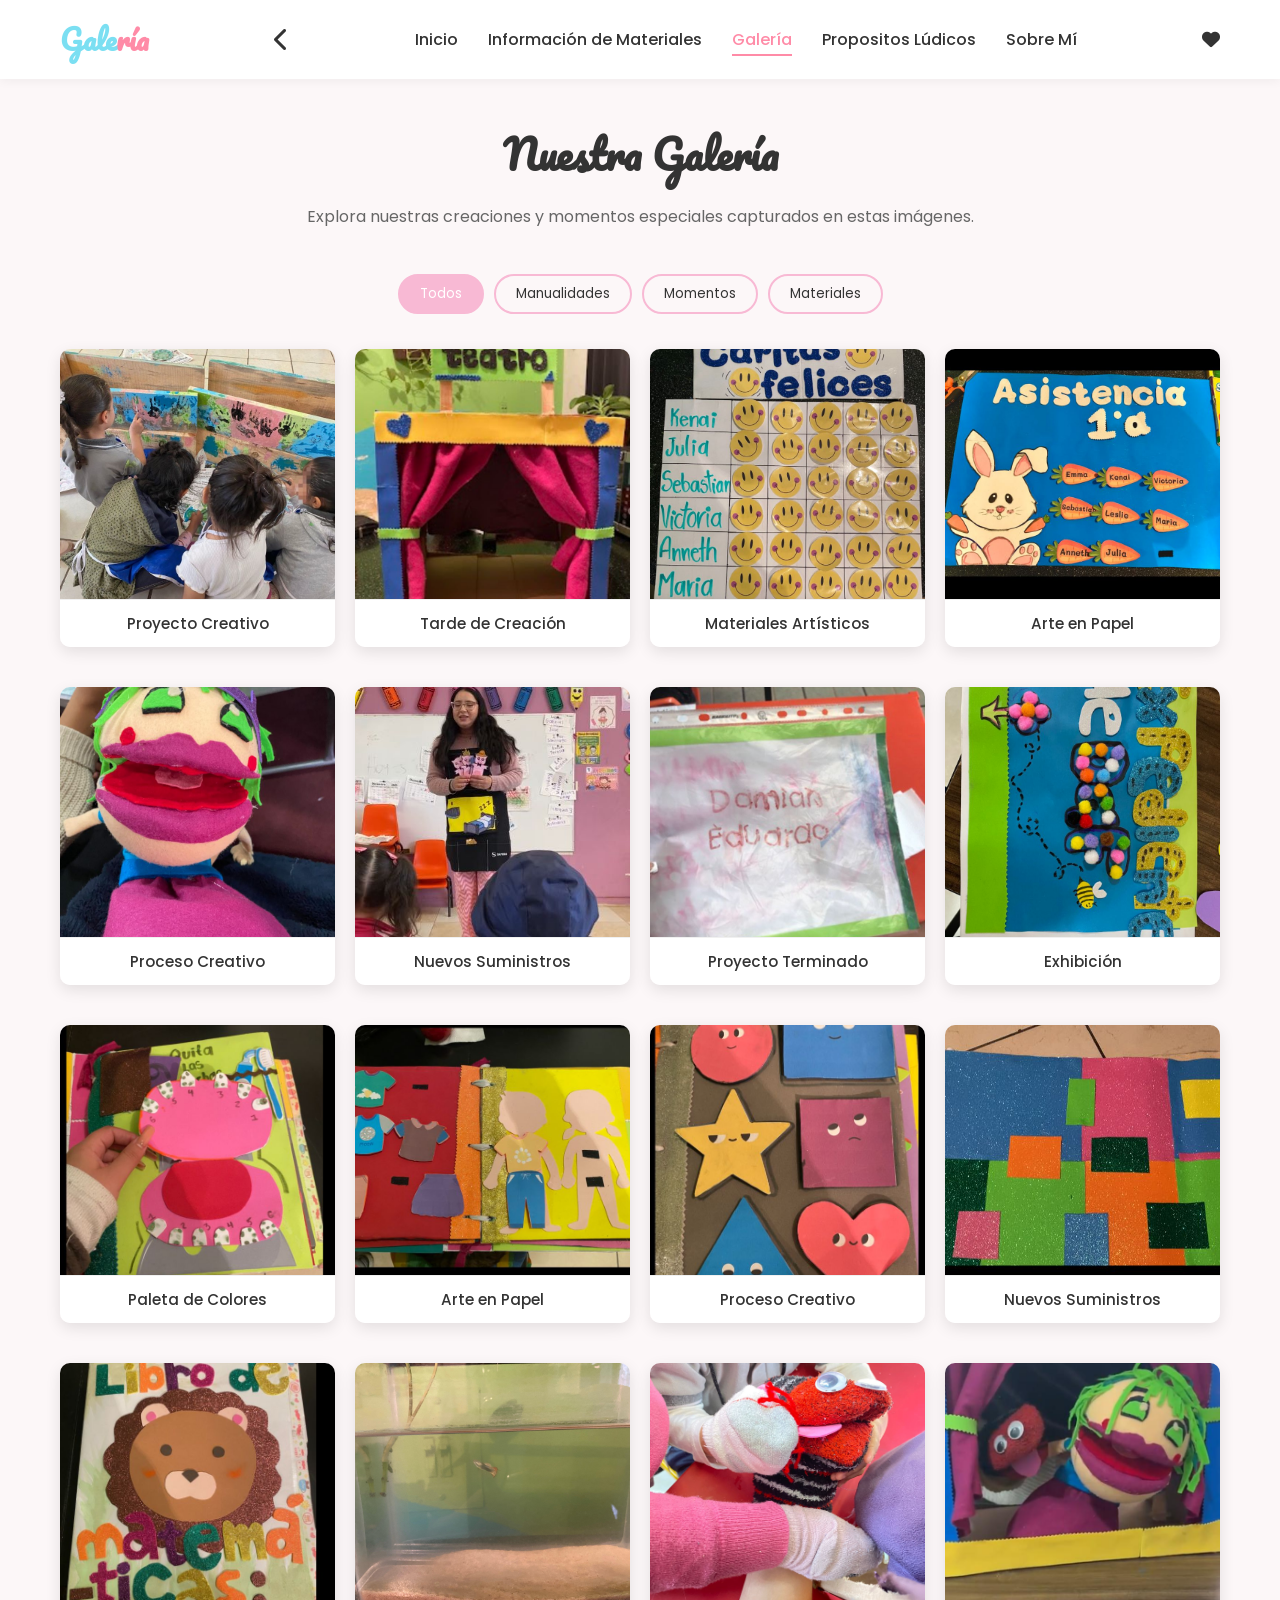
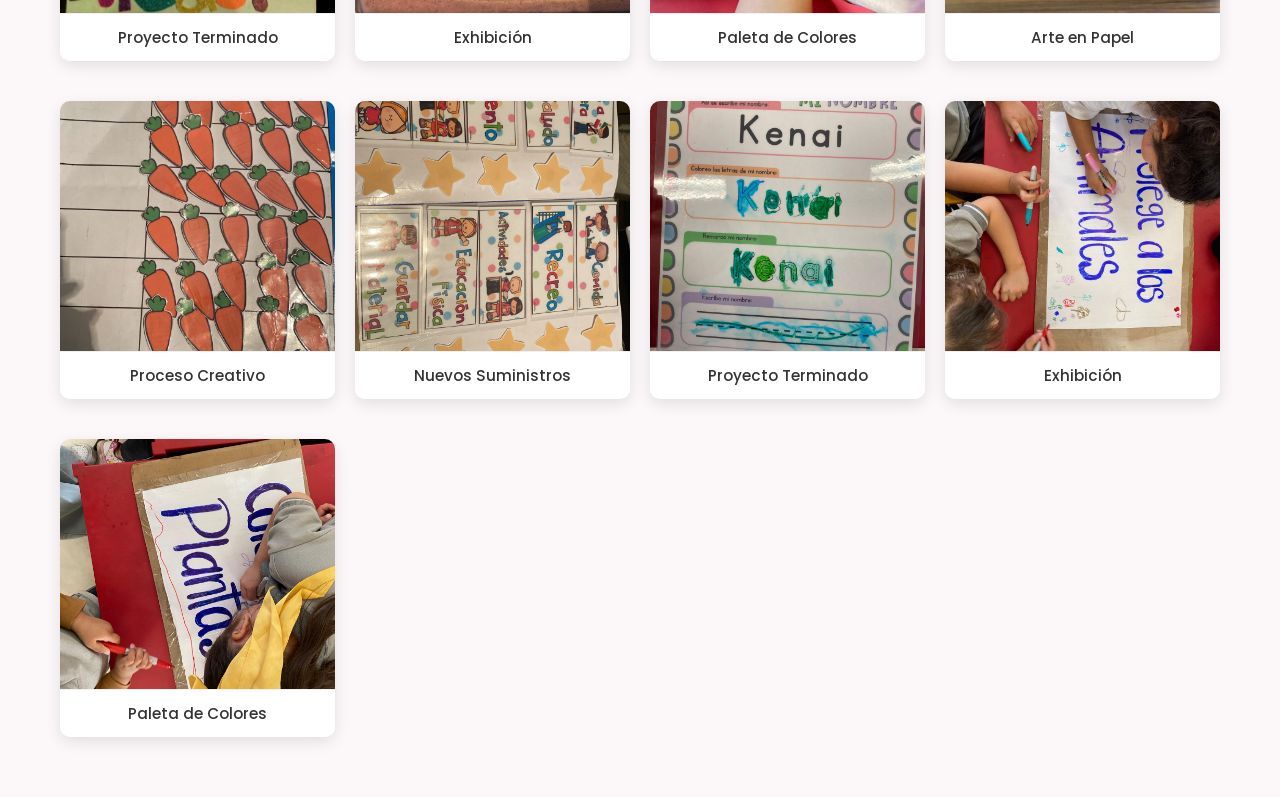
==== galeria.html @ 24605222 "todo" ====
<!DOCTYPE html>
<html lang="es">

<head>
    <meta charset="UTF-8">
    <meta name="viewport" content="width=device-width, initial-scale=1.0">
    <title>Dafhne Saenz</title>
    <link rel="stylesheet" href="styles.css">
    <link rel="icon" href="img/usuario.png" type="image/x-icon">
    <link href="https://cdnjs.cloudflare.com/ajax/libs/font-awesome/6.4.0/css/all.min.css" rel="stylesheet">
    <link href="https://fonts.googleapis.com/css2?family=Poppins:wght@300;400;500;600;700&family=Pacifico&display=swap"
        rel="stylesheet">
    <style>
        /* Estilos para la galería */
        .gallery-container {
            max-width: 1200px;
            margin: 40px auto;
            padding: 0 20px;
        }

        .gallery-header {
            text-align: center;
            margin-bottom: 40px;
        }

        .gallery-header h2 {
            font-size: 2.5rem;
            color: #333;
            margin-bottom: 15px;
            font-family: 'Pacifico', cursive;
        }

        .gallery-header p {
            color: #666;
            max-width: 700px;
            margin: 0 auto;
            font-family: 'Poppins', sans-serif;
        }

        .gallery-filter {
            display: flex;
            justify-content: center;
            flex-wrap: wrap;
            margin-bottom: 30px;
        }

        .gallery-item-wrapper {
            display: flex;
            flex-direction: column;
            margin-bottom: 20px;
            border-radius: 10px;
            box-shadow: 0 5px 15px rgba(0, 0, 0, 0.1);
            overflow: hidden;
            transition: transform 0.3s ease;
        }

        .gallery-item-wrapper:hover {
            transform: translateY(-5px);
        }

        .gallery-item-title {
            padding: 12px;
            text-align: center;
            background-color: #fff;
            color: #333;
            font-family: 'Poppins', sans-serif;
            font-size: 0.95rem;
            font-weight: 500;
            border-top: 1px solid #f0f0f0;
        }

        .filter-btn {
            background: transparent;
            border: 2px solid #f8b9d4;
            color: #333;
            padding: 8px 20px;
            margin: 5px;
            border-radius: 25px;
            cursor: pointer;
            font-family: 'Poppins', sans-serif;
            transition: all 0.3s ease;
        }

        .filter-btn:hover,
        .filter-btn.active {
            background-color: #f8b9d4;
            color: white;
        }

        .gallery-grid {
            display: grid;
            grid-template-columns: repeat(auto-fill, minmax(250px, 1fr));
            grid-gap: 20px;
        }

        .gallery-item {
            position: relative;
            overflow: hidden;
            height: 250px;
        }

        .gallery-item img {
            width: 100%;
            height: 100%;
            object-fit: cover;
            transition: transform 0.5s ease;
        }

        .gallery-item:hover img {
            transform: scale(1.05);
        }

        .item-overlay {
            position: absolute;
            bottom: 0;
            left: 0;
            right: 0;
            background: linear-gradient(transparent, rgba(0, 0, 0, 0.7));
            color: white;
            padding: 15px;
            opacity: 0;
            transition: opacity 0.3s ease;
        }

        .gallery-item:hover .item-overlay {
            opacity: 1;
        }

        .item-title {
            font-size: 1.1rem;
            font-weight: 600;
            margin-bottom: 5px;
        }

        .item-category {
            font-size: 0.9rem;
            opacity: 0.8;
        }

        @media (max-width: 768px) {
            .gallery-grid {
                grid-template-columns: repeat(auto-fill, minmax(200px, 1fr));
            }

            .gallery-item {
                height: 200px;
            }
        }

        @media (max-width: 480px) {
            .gallery-grid {
                grid-template-columns: repeat(auto-fill, minmax(150px, 1fr));
            }

            .gallery-item {
                height: 150px;
            }
        }
    </style>
</head>

<body>
    <!-- Barra de navegación -->
    <header>
        <nav>
            <div class="nav-container">
                <div class="logo">
                    <a href="index.html">
                        <h1><span>Gale</span>ría</h1>
                    </a>
                </div>
                <div class="back-button">
                    <a href="index.html"><i class="fas fa-chevron-left"></i></a>
                </div>
                <div class="menu-items">
                    <ul>
                        <li><a href="index.html">Inicio</a></li>
                        <li><a href="info_materiales.html">Información de Materiales</a></li>
                        <li><a href="galeria.html" class="active">Galería</a></li>
                        <li><a href="propositos.html">Propositos Lúdicos</a></li>
                        <li><a href="sobre_mi.html">Sobre Mí</a></li>
                    </ul>
                </div>
                <div class="social-icons">
                    <a href="#"><i class="fas fa-heart"></i></a>
                </div>
            </div>
        </nav>
    </header>

    <!-- Sección de la Galería -->
    <section class="gallery-container">
        <div class="gallery-header">
            <h2>Nuestra Galería</h2>
            <p>Explora nuestras creaciones y momentos especiales capturados en estas imágenes.</p>
        </div>

        <div class="gallery-filter">
            <button class="filter-btn active" data-filter="all">Todos</button>
            <button class="filter-btn" data-filter="manualidades">Manualidades</button>
            <button class="filter-btn" data-filter="momentos">Momentos</button>
            <button class="filter-btn" data-filter="materiales">Materiales</button>
        </div>

        <div class="gallery-grid">
            <!-- Elemento de Galería 1 -->
            <div class="gallery-item-wrapper" data-category="manualidades">
                <div class="gallery-item">
                    <img src="img/galeria/gal (1).jpg" alt="Manualidad 1">
                    <div class="item-overlay">
                        <div class="item-title">Proyecto Creativo</div>
                        <div class="item-category">Manualidades</div>
                    </div>
                </div>
                <div class="gallery-item-title">Proyecto Creativo</div>
            </div>
            
            <!-- Elemento de Galería 2 -->
            <div class="gallery-item-wrapper" data-category="momentos">
                <div class="gallery-item">
                    <img src="img/galeria/gal (2).jpg" alt="Momento Especial">
                    <div class="item-overlay">
                        <div class="item-title">Tarde de Creación</div>
                        <div class="item-category">Momentos</div>
                    </div>
                </div>
                <div class="gallery-item-title">Tarde de Creación</div>
            </div>

            <!-- Elemento de Galería 3 -->
            <div class="gallery-item-wrapper" data-category="materiales">
                <div class="gallery-item">
                    <img src="img/galeria/gal (3).jpg" alt="Material de Arte">
                    <div class="item-overlay">
                        <div class="item-title">Materiales Artísticos</div>
                        <div class="item-category">Materiales</div>
                    </div>
                </div>
                <div class="gallery-item-title">Materiales Artísticos</div>
            </div>

            <!-- Elemento de Galería 4 -->
            <div class="gallery-item-wrapper" data-category="manualidades">
                <div class="gallery-item">
                    <img src="img/galeria/gal (4).jpg" alt="Manualidad 2">
                    <div class="item-overlay">
                        <div class="item-title">Arte en Papel</div>
                        <div class="item-category">Manualidades</div>
                    </div>
                </div>
                <div class="gallery-item-title">Arte en Papel</div>
            </div>

            <!-- Elemento de Galería 5 -->
            <div class="gallery-item-wrapper" data-category="momentos">
                <div class="gallery-item">
                    <img src="img/galeria/gal (5).jpg" alt="Momento Creativo">
                    <div class="item-overlay">
                        <div class="item-title">Proceso Creativo</div>
                        <div class="item-category">Momentos</div>
                    </div>
                </div>
                <div class="gallery-item-title">Proceso Creativo</div>
            </div>

            <!-- Elemento de Galería 6 -->
            <div class="gallery-item-wrapper" data-category="materiales">
                <div class="gallery-item">
                    <img src="img/galeria/gal (6).jpg" alt="Materiales">
                    <div class="item-overlay">
                        <div class="item-title">Nuevos Suministros</div>
                        <div class="item-category">Materiales</div>
                    </div>
                </div>
                <div class="gallery-item-title">Nuevos Suministros</div>
            </div>

            <!-- Elemento de Galería 7 -->
            <div class="gallery-item-wrapper" data-category="manualidades">
                <div class="gallery-item">
                    <img src="img/galeria/gal (7).jpg" alt="Manualidad 3">
                    <div class="item-overlay">
                        <div class="item-title">Proyecto Terminado</div>
                        <div class="item-category">Manualidades</div>
                    </div>
                </div>
                <div class="gallery-item-title">Proyecto Terminado</div>
            </div>

            <!-- Elemento de Galería 8 -->
            <div class="gallery-item-wrapper" data-category="momentos">
                <div class="gallery-item">
                    <img src="img/galeria/gal (8).jpg" alt="Evento Especial">
                    <div class="item-overlay">
                        <div class="item-title">Exhibición</div>
                        <div class="item-category">Momentos</div>
                    </div>
                </div>
                <div class="gallery-item-title">Exhibición</div>
            </div>

            <!-- Elemento de Galería 9 -->
            <div class="gallery-item-wrapper" data-category="materiales">
                <div class="gallery-item">
                    <img src="img/galeria/gal (9).jpg" alt="Materiales Coloridos">
                    <div class="item-overlay">
                        <div class="item-title">Paleta de Colores</div>
                        <div class="item-category">Materiales</div>
                    </div>
                </div>
                <div class="gallery-item-title">Paleta de Colores</div>
            </div>

            <!-- Elemento de Galería 10 -->
            <div class="gallery-item-wrapper" data-category="manualidades">
                <div class="gallery-item">
                    <img src="img/galeria/gal (10).jpg" alt="Manualidad 2">
                    <div class="item-overlay">
                        <div class="item-title">Arte en Papel</div>
                        <div class="item-category">Manualidades</div>
                    </div>
                </div>
                <div class="gallery-item-title">Arte en Papel</div>
            </div>

            <!-- Elemento de Galería 11 -->
            <div class="gallery-item-wrapper" data-category="momentos">
                <div class="gallery-item">
                    <img src="img/galeria/gal (11).jpg" alt="Momento Creativo">
                    <div class="item-overlay">
                        <div class="item-title">Proceso Creativo</div>
                        <div class="item-category">Momentos</div>
                    </div>
                </div>
                <div class="gallery-item-title">Proceso Creativo</div>
            </div>

            <!-- Elemento de Galería 12 -->
            <div class="gallery-item-wrapper" data-category="materiales">
                <div class="gallery-item">
                    <img src="img/galeria/gal (12).jpg" alt="Materiales">
                    <div class="item-overlay">
                        <div class="item-title">Nuevos Suministros</div>
                        <div class="item-category">Materiales</div>
                    </div>
                </div>
                <div class="gallery-item-title">Nuevos Suministros</div>
            </div>

            <!-- Elemento de Galería 13 -->
            <div class="gallery-item-wrapper" data-category="manualidades">
                <div class="gallery-item">
                    <img src="img/galeria/gal (13).jpg" alt="Manualidad 3">
                    <div class="item-overlay">
                        <div class="item-title">Proyecto Terminado</div>
                        <div class="item-category">Manualidades</div>
                    </div>
                </div>
                <div class="gallery-item-title">Proyecto Terminado</div>
            </div>

            <!-- Elemento de Galería 14 -->
            <div class="gallery-item-wrapper" data-category="momentos">
                <div class="gallery-item">
                    <img src="img/galeria/gal (14).jpg" alt="Evento Especial">
                    <div class="item-overlay">
                        <div class="item-title">Exhibición</div>
                        <div class="item-category">Momentos</div>
                    </div>
                </div>
                <div class="gallery-item-title">Exhibición</div>
            </div>

            <!-- Elemento de Galería 15 -->
            <div class="gallery-item-wrapper" data-category="materiales">
                <div class="gallery-item">
                    <img src="img/galeria/gal (15).jpg" alt="Materiales Coloridos">
                    <div class="item-overlay">
                        <div class="item-title">Paleta de Colores</div>
                        <div class="item-category">Materiales</div>
                    </div>
                </div>
                <div class="gallery-item-title">Paleta de Colores</div>
            </div>

            <!-- Elemento de Galería 16 -->
            <div class="gallery-item-wrapper" data-category="manualidades">
                <div class="gallery-item">
                    <img src="img/galeria/gal (16).jpg" alt="Manualidad 2">
                    <div class="item-overlay">
                        <div class="item-title">Arte en Papel</div>
                        <div class="item-category">Manualidades</div>
                    </div>
                </div>
                <div class="gallery-item-title">Arte en Papel</div>
            </div>

            <!-- Elemento de Galería 17 -->
            <div class="gallery-item-wrapper" data-category="momentos">
                <div class="gallery-item">
                    <img src="img/galeria/gal (17).jpg" alt="Momento Creativo">
                    <div class="item-overlay">
                        <div class="item-title">Proceso Creativo</div>
                        <div class="item-category">Momentos</div>
                    </div>
                </div>
                <div class="gallery-item-title">Proceso Creativo</div>
            </div>

            <!-- Elemento de Galería 18 -->
            <div class="gallery-item-wrapper" data-category="materiales">
                <div class="gallery-item">
                    <img src="img/galeria/gal (18).jpg" alt="Materiales">
                    <div class="item-overlay">
                        <div class="item-title">Nuevos Suministros</div>
                        <div class="item-category">Materiales</div>
                    </div>
                </div>
                <div class="gallery-item-title">Nuevos Suministros</div>
            </div>

            <!-- Elemento de Galería 19 -->
            <div class="gallery-item-wrapper" data-category="manualidades">
                <div class="gallery-item">
                    <img src="img/galeria/gal (19).jpg" alt="Manualidad 3">
                    <div class="item-overlay">
                        <div class="item-title">Proyecto Terminado</div>
                        <div class="item-category">Manualidades</div>
                    </div>
                </div>
                <div class="gallery-item-title">Proyecto Terminado</div>
            </div>

            <!-- Elemento de Galería 20 -->
            <div class="gallery-item-wrapper" data-category="momentos">
                <div class="gallery-item">
                    <img src="img/galeria/gal (20).jpg" alt="Evento Especial">
                    <div class="item-overlay">
                        <div class="item-title">Exhibición</div>
                        <div class="item-category">Momentos</div>
                    </div>
                </div>
                <div class="gallery-item-title">Exhibición</div>
            </div>

            <!-- Elemento de Galería 21 -->
            <div class="gallery-item-wrapper" data-category="materiales">
                <div class="gallery-item">
                    <img src="img/galeria/gal (21).jpg" alt="Materiales Coloridos">
                    <div class="item-overlay">
                        <div class="item-title">Paleta de Colores</div>
                        <div class="item-category">Materiales</div>
                    </div>
                </div>
                <div class="gallery-item-title">Paleta de Colores</div>
            </div>
        </div>
    </section>

    <!-- Script para el filtro de la galería -->
    <script>
        document.addEventListener('DOMContentLoaded', function () {
            // Obtener todos los botones de filtro
            const filterButtons = document.querySelectorAll('.filter-btn');
            // Obtener todos los elementos de la galería
            const galleryItems = document.querySelectorAll('.gallery-item-wrapper');

            // Añadir evento de clic a cada botón de filtro
            filterButtons.forEach(button => {
                button.addEventListener('click', function () {
                    // Remover clase active de todos los botones
                    filterButtons.forEach(btn => btn.classList.remove('active'));
                    // Añadir clase active al botón actual
                    this.classList.add('active');

                    // Obtener la categoría a filtrar
                    const filterValue = this.getAttribute('data-filter');

                    // Filtrar los elementos
                    galleryItems.forEach(item => {
                        if (filterValue === 'all' || item.getAttribute('data-category') === filterValue) {
                            item.style.display = 'block';
                        } else {
                            item.style.display = 'none';
                        }
                    });
                });
            });
        });
    </script>
</body>

</html>
---- styles.css ----
/* Estilos Generales */
:root {
    --primary-color: #FF8BA7;
    --secondary-color: #7BDFF2;
    --accent-color: #FFDA77;
    --light-color: #FCF7F8;
    --dark-color: #333333;
    --font-primary: 'Poppins', sans-serif;
    --font-accent: 'Pacifico', cursive;
}

* {
    margin: 0;
    padding: 0;
    box-sizing: border-box;
}

body {
    font-family: var(--font-primary);
    color: var(--dark-color);
    background-color: #fcf7f8;
    overflow-x: hidden;
}

a {
    text-decoration: none;
    color: inherit;
}

ul {
    list-style: none;
}

img {
    max-width: 100%;
    height: auto;
}

/* Animaciones generales */
@keyframes float {
    0% { transform: translateY(0); }
    50% { transform: translateY(-10px); }
    100% { transform: translateY(0); }
}

@keyframes fadeIn {
    from { opacity: 0; }
    to { opacity: 1; }
}

@keyframes pulse {
    0% { transform: scale(1); }
    50% { transform: scale(1.05); }
    100% { transform: scale(1); }
}

/* Header */
.header-top {
    background-color: var(--secondary-color);
    padding: 8px 0;
    text-align: center;
}

.announcement p {
    font-size: 14px;
    color: white;
    margin: 0;
}

nav {
    background-color: white;
    padding: 15px 0;
    box-shadow: 0 2px 10px rgba(0, 0, 0, 0.05);
    position: sticky;
    top: 0;
    z-index: 100;
}

.nav-container {
    display: flex;
    justify-content: space-between;
    align-items: center;
    max-width: 1200px;
    margin: 0 auto;
    padding: 0 20px;
}

.logo h1 {
    font-family: var(--font-accent);
    font-size: 28px;
    color: var(--primary-color);
}

.logo span {
    color: var(--secondary-color);
}

.back-button {
    font-size: 24px;
    color: var(--dark-color);
    cursor: pointer;
}

.menu-items ul {
    display: flex;
    gap: 30px;
}

.menu-items a {
    font-size: 16px;
    font-weight: 500;
    transition: color 0.3s ease;
    position: relative;
}

.menu-items a:hover {
    color: var(--primary-color);
}

.menu-items a.active {
    color: var(--primary-color);
}

.menu-items a.active:after {
    content: '';
    position: absolute;
    bottom: -5px;
    left: 0;
    width: 100%;
    height: 2px;
    background-color: var(--primary-color);
}

.social-icons {
    display: flex;
    gap: 15px;
}

.social-icons a {
    font-size: 18px;
    color: var(--dark-color);
    transition: color 0.3s ease;
}

.social-icons a:hover {
    color: var(--primary-color);
}

/* Hero Section */
.hero {
    padding: 60px 20px;
    max-width: 1200px;
    margin: 0 auto;
    position: relative;
    overflow: hidden;
}

.hero-content {
    display: flex;
    align-items: center;
    gap: 40px;
}

.hero-image {
    flex: 1;
    border-radius: 20px;
    display: block;
    margin: 0 auto;
    text-align: center;
    overflow: hiddesn;
    box-shadow: 0 10px 30px rgba(0, 0, 0, 0.1);
    transition: transform 0.5s ease;
}

.hero-image:hover {
    transform: translateY(-10px);
}

.hero-text {
    flex: 1;
    z-index: 2;
}

.fancy-title {
    font-family: var(--font-accent);
    font-size: 40px;
    margin-bottom: 20px;
    color: var(--primary-color);
    position: relative;
    display: inline-block;
}

.fancy-title:after {
    content: '';
    position: absolute;
    bottom: -5px;
    left: 0;
    width: 100%;
    height: 3px;
    background: linear-gradient(to right, var(--primary-color), var(--secondary-color), var(--accent-color));
    border-radius: 3px;
}

.hero-text p {
    font-size: 18px;
    line-height: 1.6;
    margin-bottom: 30px;
}

.btn {
    display: inline-block;
    padding: 12px 30px;
    border-radius: 30px;
    font-weight: 600;
    font-size: 16px;
    cursor: pointer;
    transition: all 0.3s ease;
}

.btn-primary {
    background-color: var(--primary-color);
    color: white;
    box-shadow: 0 5px 15px rgba(255, 139, 167, 0.4);
}

.btn-primary:hover {
    background-color: #ff7a9a;
    transform: translateY(-3px);
}

.btn-secondary {
    background-color: var(--secondary-color);
    color: white;
    box-shadow: 0 5px 15px rgba(123, 223, 242, 0.4);
}

.btn-secondary:hover {
    background-color: #6ad0e3;
    transform: translateY(-3px);
}

/* Elementos decorativos */
.decorative-elements {
    position: absolute;
    width: 100%;
    height: 100%;
    top: 0;
    left: 0;
    z-index: 1;
    pointer-events: none;
}

.rainbow {
    position: absolute;
    width: 120px;
    height: 60px;
    border-top-left-radius: 60px;
    border-top-right-radius: 60px;
    background: linear-gradient(to right, #ff8ba7, #ffda77, #7bdff2);
    right: 10%;
    bottom: 10%;
    opacity: 0.5;
    animation: float 6s ease-in-out infinite;
}

.flower {
    position: absolute;
    width: 40px;
    height: 40px;
    border-radius: 50%;
}

.flower-1 {
    background-color: #FFE1E9;
    top: 20%;
    left: 10%;
    animation: float 4s ease-in-out infinite;
}

.flower-2 {
    background-color: #D9F2F8;
    bottom: 30%;
    right: 15%;
    animation: float 5s ease-in-out infinite 1s;
}

.flower:before, .flower:after {
    content: '';
    position: absolute;
    width: 40px;
    height: 40px;
    border-radius: 50%;
}

.flower-1:before {
    background-color: #FFE1E9;
    top: -20px;
    left: 0;
}

.flower-1:after {
    background-color: #FFE1E9;
    top: 0;
    left: -20px;
}

.heart {
    position: absolute;
    width: 30px;
    height: 30px;
    background-color: var(--primary-color);
    transform: rotate(45deg);
    opacity: 0.4;
    animation: pulse 4s ease-in-out infinite;
}

.heart-1 {
    top: 15%;
    right: 20%;
}

.heart:before, .heart:after {
    content: '';
    position: absolute;
    width: 30px;
    height: 30px;
    border-radius: 50%;
    background-color: var(--primary-color);
}

.heart:before {
    top: -15px;
    left: 0;
}

.heart:after {
    top: 0;
    left: -15px;
}

.star {
    position: absolute;
    width: 0;
    height: 0;
    border-left: 15px solid transparent;
    border-right: 15px solid transparent;
    border-bottom: 30px solid var(--accent-color);
    opacity: 0.6;
    animation: float 5s ease-in-out infinite 0.5s;
}

.star-1 {
    bottom: 20%;
    left: 15%;
}

.star:after {
    content: '';
    position: absolute;
    width: 0;
    height: 0;
    border-left: 15px solid transparent;
    border-right: 15px solid transparent;
    border-top: 30px solid var(--accent-color);
    top: 10px;
    left: -15px;
}

/* Categorías */
.categories {
    padding: 60px 20px;
    max-width: 1200px;
    margin: 0 auto;
}

.category-grid {
    display: grid;
    grid-template-columns: repeat(4, 1fr);
    gap: 20px;
}

.category-card {
    border-radius: 15px;
    padding: 40px 20px;
    text-align: center;
    color: white;
    box-shadow: 0 5px 20px rgba(0, 0, 0, 0.1);
    transition: transform 0.3s ease;
    cursor: pointer;
    position: relative;
    overflow: hidden;
}

.category-card:hover {
    transform: translateY(-10px);
}

.category-card h3 {
    font-family: var(--font-accent);
    font-size: 24px;
    margin-bottom: 10px;
}

.shop-now {
    font-size: 14px;
    font-weight: 500;
    text-transform: uppercase;
    position: relative;
}

.shop-now:after {
    content: '';
    position: absolute;
    bottom: -5px;
    left: 50%;
    transform: translateX(-50%);
    width: 50px;
    height: 2px;
    background-color: white;
    transition: width 0.3s ease;
}

.category-card:hover .shop-now:after {
    width: 80px;
}

/* Suscripción */
.subscribe {
    background-color: #FFE1E9;
    padding: 60px 20px;
    text-align: center;
    position: relative;
    overflow: hidden;
}

.rainbow-icon {
    width: 80px;
    height: 40px;
    border-top-left-radius: 80px;
    border-top-right-radius: 80px;
    background: linear-gradient(to right, #ff8ba7, #ffda77, #7bdff2, #ff8ba7);
    margin: 0 auto 20px;
    position: relative;
    overflow: hidden;
}

.rainbow-icon:before {
    content: '';
    position: absolute;
    width: 60px;
    height: 60px;
    background-color: white;
    border-radius: 50%;
    bottom: -30px;
    left: 50%;
    transform: translateX(-50%);
}

.subscribe-title {
    font-family: var(--font-accent);
    font-size: 36px;
    margin-bottom: 20px;
    background: linear-gradient(to right, #ff8ba7, #ffda77, #7bdff2, #ff8ba7);
    -webkit-background-clip: text;
    background-clip: text;
    color: transparent;
    display: inline-block;
}

.subscribe p {
    font-size: 16px;
    max-width: 500px;
    margin: 0 auto 30px;
}

.subscribe-form {
    display: flex;
    max-width: 500px;
    margin: 0 auto;
}

.subscribe-form input {
    flex: 1;
    padding: 15px;
    border: none;
    border-radius: 30px 0 0 30px;
    font-size: 14px;
}

.subscribe-form button {
    background-color: var(--primary-color);
    color: white;
    border: none;
    border-radius: 0 30px 30px 0;
    padding: 0 20px;
    cursor: pointer;
    transition: background-color 0.3s ease;
}

.subscribe-form button:hover {
    background-color: #ff7a9a;
}

/* Últimos Posts */
.latest-posts {
    padding: 60px 20px;
    max-width: 1200px;
    margin: 0 auto;
}

.section-title {
    font-family: var(--font-accent);
    font-size: 32px;
    text-align: center;
    margin-bottom: 40px;
    color: var(--primary-color);
}

.posts-grid {
    display: grid;
    grid-template-columns: repeat(3, 1fr);
    gap: 30px;
}

.post-card {
    background-color: white;
    border-radius: 15px;
    overflow: hidden;
    box-shadow: 0 5px 20px rgba(0, 0, 0, 0.08);
    transition: transform 0.3s ease;
}

.post-card:hover {
    transform: translateY(-10px);
}

.post-image {
    height: 200px;
    overflow: hidden;
}

.post-image img {
    width: 100%;
    height: 100%;
    object-fit: cover;
    transition: transform 0.5s ease;
}

.post-card:hover .post-image img {
    transform: scale(1.1);
}

.post-info {
    padding: 20px;
}

.post-info h3 {
    font-size: 18px;
    margin-bottom: 10px;
    font-weight: 600;
}

.post-meta {
    font-size: 12px;
    color: #777;
    margin-bottom: 10px;
}

.post-excerpt {
    font-size: 14px;
    line-height: 1.6;
    margin-bottom: 15px;
    color: #555;
}

.read-more {
    font-size: 14px;
    font-weight: 600;
    color: var(--primary-color);
    position: relative;
}

.read-more:after {
    content: '';
    position: absolute;
    bottom: -3px;
    left: 0;
    width: 0;
    height: 2px;
    background-color: var(--primary-color);
    transition: width 0.3s ease;
}

.read-more:hover:after {
    width: 100%;
}

/* Sección Destacada */
.featured-section {
    padding: 60px 20px;
    background-color: #F3F8F9;
}

.featured-content {
    max-width: 1200px;
    margin: 0 auto;
    display: flex;
    gap: 40px;
    align-items: center;
}

.featured-image {
    flex: 1;
    border-radius: 20px;
    overflow: hidden;
    box-shadow: 0 10px 30px rgba(0, 0, 0, 0.1);
}

.featured-text {
    flex: 1;
}

.featured-text h2 {
    font-family: var(--font-accent);
    font-size: 32px;
    margin-bottom: 20px;
    color: var(--secondary-color);
}

.featured-text p {
    font-size: 16px;
    line-height: 1.7;
    margin-bottom: 30px;
    color: #555;
}

/* Footer */
footer {
    background-color: #333;
    color: white;
    padding-top: 60px;
}

.footer-content {
    max-width: 1200px;
    margin: 0 auto;
    display: flex;
    padding: 0 20px 40px;
    border-bottom: 1px solid rgba(255, 255, 255, 0.1);
}

.footer-logo {
    flex: 1;
}

.footer-logo h3 {
    font-family: var(--font-accent);
    font-size: 24px;
    margin-bottom: 15px;
}

.footer-logo span {
    color: var(--secondary-color);
}

.footer-logo p {
    font-size: 14px;
    opacity: 0.8;
}

.footer-links {
    flex: 2;
    display: flex;
    justify-content: space-between;
}

.footer-column h4 {
    font-size: 18px;
    margin-bottom: 20px;
    position: relative;
    display: inline-block;
}

.footer-column h4:after {
    content: '';
    position: absolute;
    bottom: -5px;
    left: 0;
    width: 30px;
    height: 2px;
    background-color: var(--primary-color);
}

.footer-column ul li {
    margin-bottom: 10px;
}

.footer-column ul li a {
    font-size: 14px;
    opacity: 0.8;
    transition: opacity 0.3s ease;
}

.footer-column ul li a:hover {
    opacity: 1;
}

.footer-column .social-icons {
    display: flex;
    gap: 15px;
}

.footer-column .social-icons a {
    font-size: 18px;
    opacity: 0.8;
    transition: opacity 0.3s ease;
}

.footer-column .social-icons a:hover {
    opacity: 1;
}

.footer-bottom {
    text-align: center;
    padding: 20px;
    font-size: 14px;
    opacity: 0.7;
}

/* Responsive */
@media (max-width: 1024px) {
    .category-grid {
        grid-template-columns: repeat(2, 1fr);
    }
    
    .posts-grid {
        grid-template-columns: repeat(2, 1fr);
    }
}

@media (max-width: 768px) {
    .hero-content {
        flex-direction: column;
    }
    
    .hero-image {
        width: 80%;
        margin: 0 auto;
    }
    
    .hero-text {
        text-align: center;
    }
    
    .posts-grid {
        grid-template-columns: 1fr;
    }
    
    .featured-content {
        flex-direction: column;
    }
    
    .footer-content {
        flex-direction: column;
        gap: 40px;
    }
    
    .footer-links {
        flex-direction: column;
        gap: 30px;
    }
}

@media (max-width: 576px) {
    .menu-items {
        display: none;
    }
    
    .category-grid {
        grid-template-columns: 1fr;
    }
}
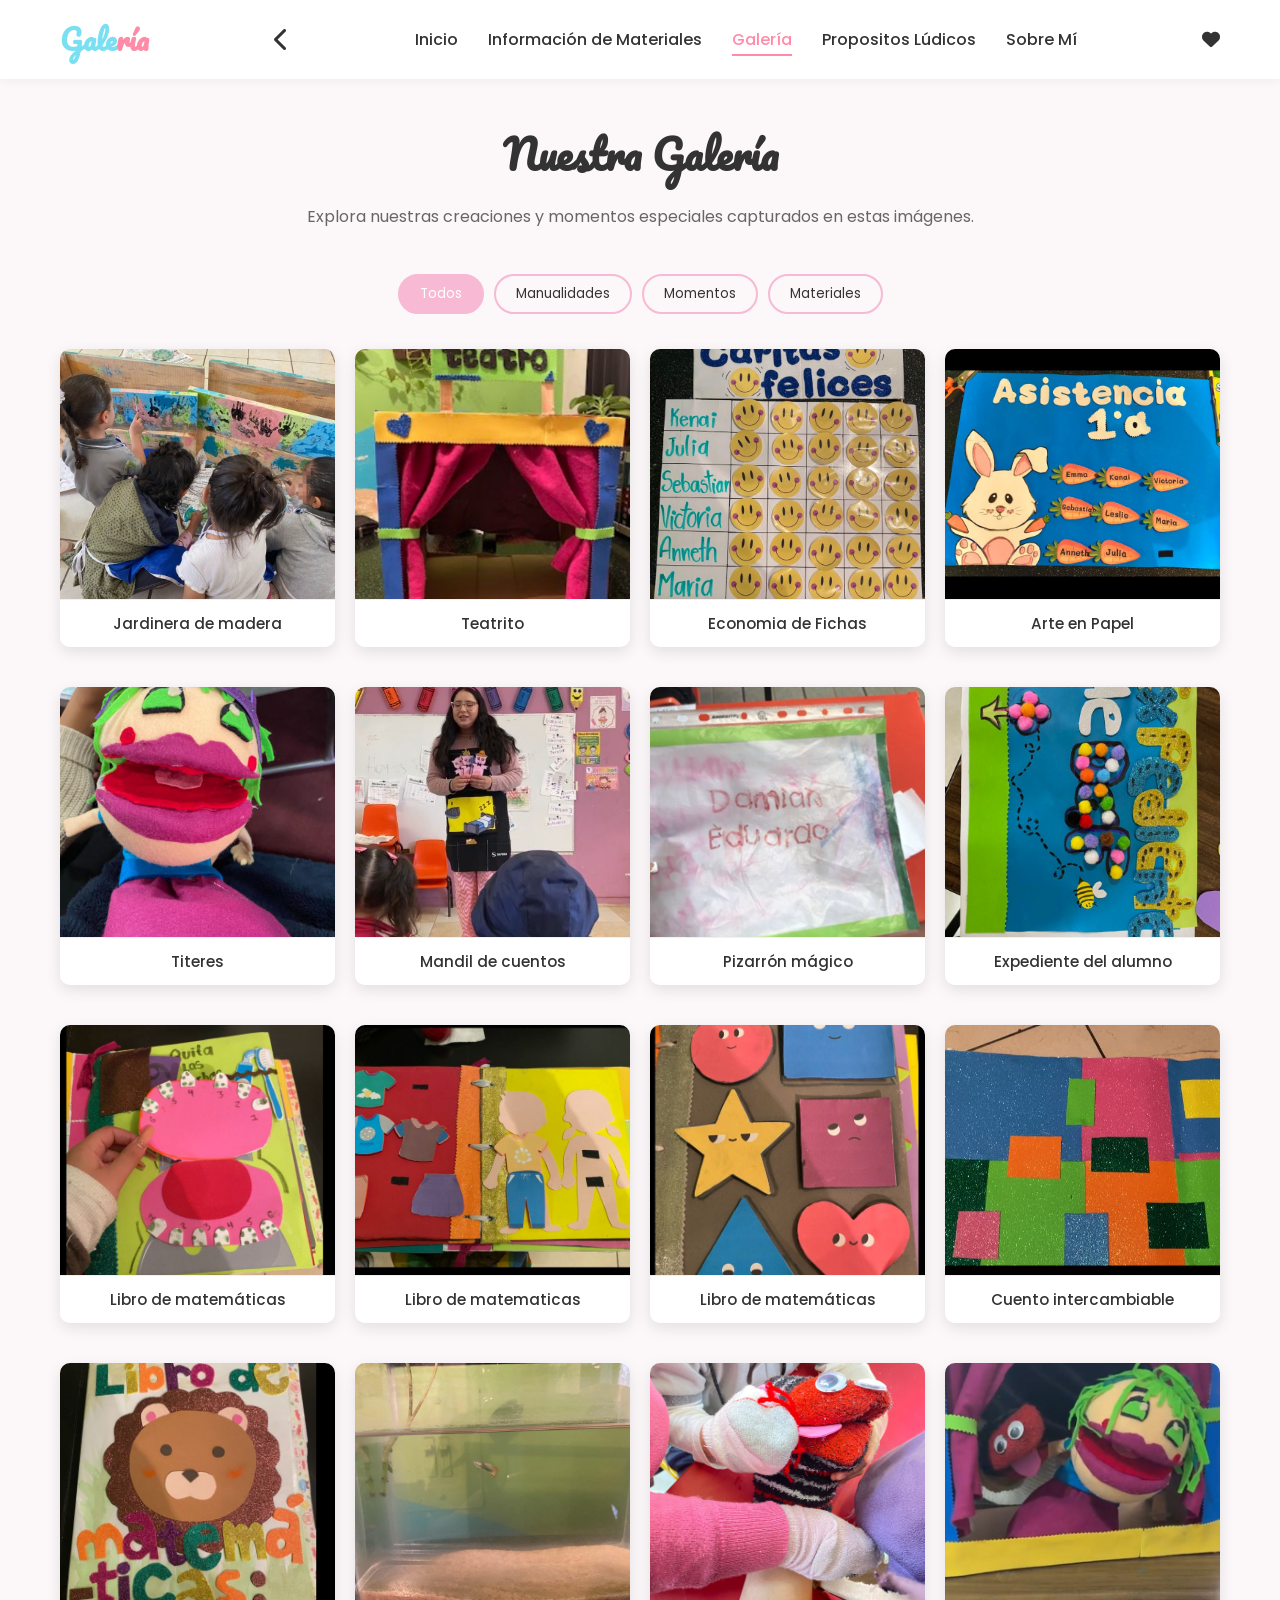
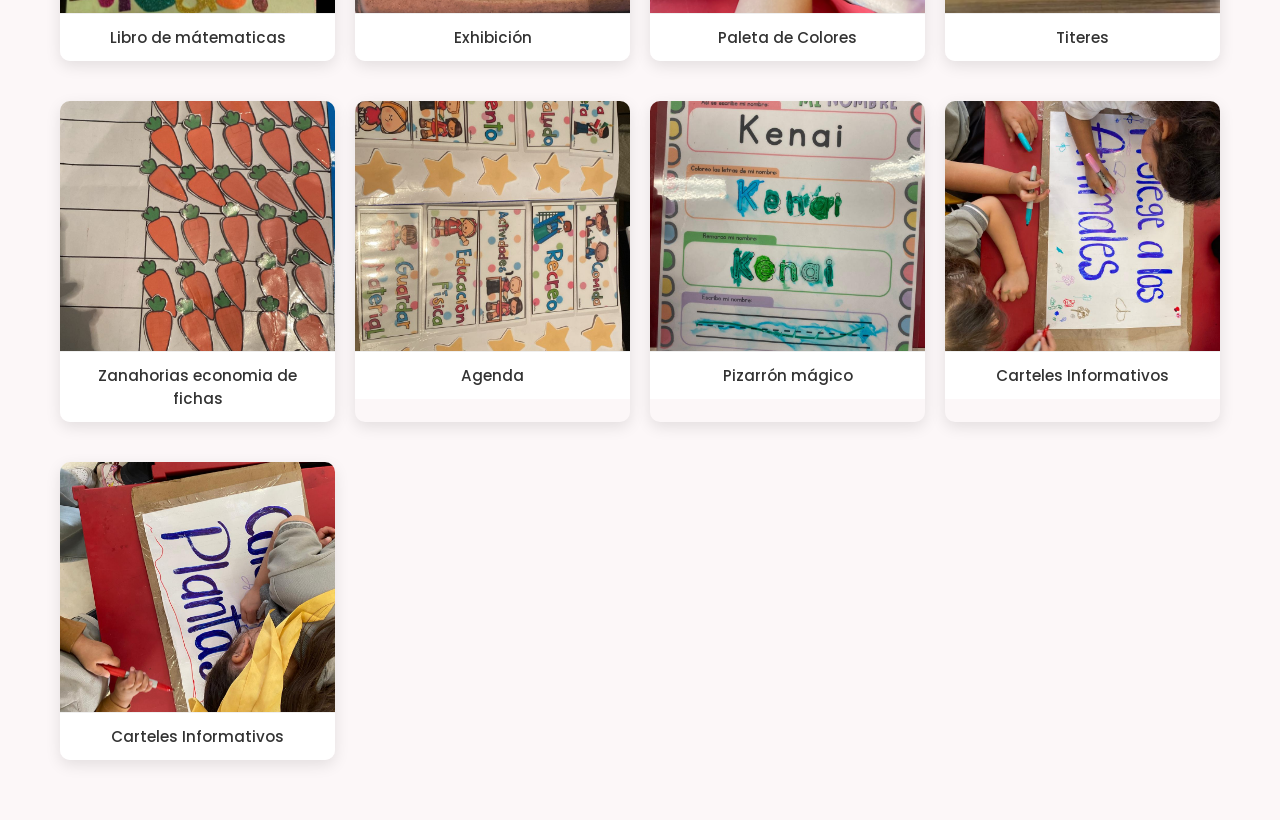
==== commit c2338de6: "cambios" ====
--- a/galeria.html
+++ b/galeria.html
@@ -212,7 +212,7 @@
                         <div class="item-category">Manualidades</div>
                     </div>
                 </div>
-                <div class="gallery-item-title">Proyecto Creativo</div>
+                <div class="gallery-item-title">Jardinera de madera</div>
             </div>
             
             <!-- Elemento de Galería 2 -->
@@ -224,7 +224,7 @@
                         <div class="item-category">Momentos</div>
                     </div>
                 </div>
-                <div class="gallery-item-title">Tarde de Creación</div>
+                <div class="gallery-item-title">Teatrito</div>
             </div>
 
             <!-- Elemento de Galería 3 -->
@@ -236,7 +236,7 @@
                         <div class="item-category">Materiales</div>
                     </div>
                 </div>
-                <div class="gallery-item-title">Materiales Artísticos</div>
+                <div class="gallery-item-title">Economia de Fichas</div>
             </div>
 
             <!-- Elemento de Galería 4 -->
@@ -260,7 +260,7 @@
                         <div class="item-category">Momentos</div>
                     </div>
                 </div>
-                <div class="gallery-item-title">Proceso Creativo</div>
+                <div class="gallery-item-title">Titeres</div>
             </div>
 
             <!-- Elemento de Galería 6 -->
@@ -272,7 +272,7 @@
                         <div class="item-category">Materiales</div>
                     </div>
                 </div>
-                <div class="gallery-item-title">Nuevos Suministros</div>
+                <div class="gallery-item-title">Mandil de cuentos</div>
             </div>
 
             <!-- Elemento de Galería 7 -->
@@ -284,7 +284,7 @@
                         <div class="item-category">Manualidades</div>
                     </div>
                 </div>
-                <div class="gallery-item-title">Proyecto Terminado</div>
+                <div class="gallery-item-title">Pizarrón mágico</div>
             </div>
 
             <!-- Elemento de Galería 8 -->
@@ -296,13 +296,85 @@
                         <div class="item-category">Momentos</div>
                     </div>
                 </div>
+                <div class="gallery-item-title">Expediente del alumno</div>
+            </div>
+
+            <!-- Elemento de Galería 9 -->
+            <div class="gallery-item-wrapper" data-category="materiales">
+                <div class="gallery-item">
+                    <img src="img/galeria/gal (9).jpg" alt="Materiales Coloridos">
+                    <div class="item-overlay">
+                        <div class="item-title">Paleta de Colores</div>
+                        <div class="item-category">Materiales</div>
+                    </div>
+                </div>
+                <div class="gallery-item-title">Libro de matemáticas</div>
+            </div>
+
+            <!-- Elemento de Galería 10 -->
+            <div class="gallery-item-wrapper" data-category="manualidades">
+                <div class="gallery-item">
+                    <img src="img/galeria/gal (10).jpg" alt="Manualidad 2">
+                    <div class="item-overlay">
+                        <div class="item-title">Arte en Papel</div>
+                        <div class="item-category">Manualidades</div>
+                    </div>
+                </div>
+                <div class="gallery-item-title">Libro de matematicas</div>
+            </div>
+
+            <!-- Elemento de Galería 11 -->
+            <div class="gallery-item-wrapper" data-category="momentos">
+                <div class="gallery-item">
+                    <img src="img/galeria/gal (11).jpg" alt="Momento Creativo">
+                    <div class="item-overlay">
+                        <div class="item-title">Proceso Creativo</div>
+                        <div class="item-category">Momentos</div>
+                    </div>
+                </div>
+                <div class="gallery-item-title">Libro de matemáticas</div>
+            </div>
+
+            <!-- Elemento de Galería 12 -->
+            <div class="gallery-item-wrapper" data-category="materiales">
+                <div class="gallery-item">
+                    <img src="img/galeria/gal (12).jpg" alt="Materiales">
+                    <div class="item-overlay">
+                        <div class="item-title">Nuevos Suministros</div>
+                        <div class="item-category">Materiales</div>
+                    </div>
+                </div>
+                <div class="gallery-item-title">Cuento intercambiable</div>
+            </div>
+
+            <!-- Elemento de Galería 13 -->
+            <div class="gallery-item-wrapper" data-category="manualidades">
+                <div class="gallery-item">
+                    <img src="img/galeria/gal (13).jpg" alt="Manualidad 3">
+                    <div class="item-overlay">
+                        <div class="item-title">Proyecto Terminado</div>
+                        <div class="item-category">Manualidades</div>
+                    </div>
+                </div>
+                <div class="gallery-item-title">Libro de mátematicas</div>
+            </div>
+
+            <!-- Elemento de Galería 14 -->
+            <div class="gallery-item-wrapper" data-category="momentos">
+                <div class="gallery-item">
+                    <img src="img/galeria/gal (14).jpg" alt="Evento Especial">
+                    <div class="item-overlay">
+                        <div class="item-title">Exhibición</div>
+                        <div class="item-category">Momentos</div>
+                    </div>
+                </div>
                 <div class="gallery-item-title">Exhibición</div>
             </div>
 
-            <!-- Elemento de Galería 9 -->
-            <div class="gallery-item-wrapper" data-category="materiales">
-                <div class="gallery-item">
-                    <img src="img/galeria/gal (9).jpg" alt="Materiales Coloridos">
+            <!-- Elemento de Galería 15 -->
+            <div class="gallery-item-wrapper" data-category="materiales">
+                <div class="gallery-item">
+                    <img src="img/galeria/gal (15).jpg" alt="Materiales Coloridos">
                     <div class="item-overlay">
                         <div class="item-title">Paleta de Colores</div>
                         <div class="item-category">Materiales</div>
@@ -311,148 +383,76 @@
                 <div class="gallery-item-title">Paleta de Colores</div>
             </div>
 
-            <!-- Elemento de Galería 10 -->
-            <div class="gallery-item-wrapper" data-category="manualidades">
-                <div class="gallery-item">
-                    <img src="img/galeria/gal (10).jpg" alt="Manualidad 2">
+            <!-- Elemento de Galería 16 -->
+            <div class="gallery-item-wrapper" data-category="manualidades">
+                <div class="gallery-item">
+                    <img src="img/galeria/gal (16).jpg" alt="Manualidad 2">
                     <div class="item-overlay">
                         <div class="item-title">Arte en Papel</div>
                         <div class="item-category">Manualidades</div>
                     </div>
                 </div>
-                <div class="gallery-item-title">Arte en Papel</div>
-            </div>
-
-            <!-- Elemento de Galería 11 -->
-            <div class="gallery-item-wrapper" data-category="momentos">
-                <div class="gallery-item">
-                    <img src="img/galeria/gal (11).jpg" alt="Momento Creativo">
+                <div class="gallery-item-title">Titeres</div>
+            </div>
+
+            <!-- Elemento de Galería 17 -->
+            <div class="gallery-item-wrapper" data-category="momentos">
+                <div class="gallery-item">
+                    <img src="img/galeria/gal (17).jpg" alt="Momento Creativo">
                     <div class="item-overlay">
                         <div class="item-title">Proceso Creativo</div>
                         <div class="item-category">Momentos</div>
                     </div>
                 </div>
-                <div class="gallery-item-title">Proceso Creativo</div>
-            </div>
-
-            <!-- Elemento de Galería 12 -->
-            <div class="gallery-item-wrapper" data-category="materiales">
-                <div class="gallery-item">
-                    <img src="img/galeria/gal (12).jpg" alt="Materiales">
+                <div class="gallery-item-title">Zanahorias economia de fichas</div>
+            </div>
+
+            <!-- Elemento de Galería 18 -->
+            <div class="gallery-item-wrapper" data-category="materiales">
+                <div class="gallery-item">
+                    <img src="img/galeria/gal (18).jpg" alt="Materiales">
                     <div class="item-overlay">
                         <div class="item-title">Nuevos Suministros</div>
                         <div class="item-category">Materiales</div>
                     </div>
                 </div>
-                <div class="gallery-item-title">Nuevos Suministros</div>
-            </div>
-
-            <!-- Elemento de Galería 13 -->
-            <div class="gallery-item-wrapper" data-category="manualidades">
-                <div class="gallery-item">
-                    <img src="img/galeria/gal (13).jpg" alt="Manualidad 3">
+                <div class="gallery-item-title">Agenda</div>
+            </div>
+
+            <!-- Elemento de Galería 19 -->
+            <div class="gallery-item-wrapper" data-category="manualidades">
+                <div class="gallery-item">
+                    <img src="img/galeria/gal (19).jpg" alt="Manualidad 3">
                     <div class="item-overlay">
                         <div class="item-title">Proyecto Terminado</div>
                         <div class="item-category">Manualidades</div>
                     </div>
                 </div>
-                <div class="gallery-item-title">Proyecto Terminado</div>
-            </div>
-
-            <!-- Elemento de Galería 14 -->
-            <div class="gallery-item-wrapper" data-category="momentos">
-                <div class="gallery-item">
-                    <img src="img/galeria/gal (14).jpg" alt="Evento Especial">
+                <div class="gallery-item-title">Pizarrón mágico</div>
+            </div>
+
+            <!-- Elemento de Galería 20 -->
+            <div class="gallery-item-wrapper" data-category="momentos">
+                <div class="gallery-item">
+                    <img src="img/galeria/gal (20).jpg" alt="Evento Especial">
                     <div class="item-overlay">
                         <div class="item-title">Exhibición</div>
                         <div class="item-category">Momentos</div>
                     </div>
                 </div>
-                <div class="gallery-item-title">Exhibición</div>
-            </div>
-
-            <!-- Elemento de Galería 15 -->
-            <div class="gallery-item-wrapper" data-category="materiales">
-                <div class="gallery-item">
-                    <img src="img/galeria/gal (15).jpg" alt="Materiales Coloridos">
+                <div class="gallery-item-title">Carteles Informativos</div>
+            </div>
+
+            <!-- Elemento de Galería 21 -->
+            <div class="gallery-item-wrapper" data-category="materiales">
+                <div class="gallery-item">
+                    <img src="img/galeria/gal (21).jpg" alt="Materiales Coloridos">
                     <div class="item-overlay">
                         <div class="item-title">Paleta de Colores</div>
                         <div class="item-category">Materiales</div>
                     </div>
                 </div>
-                <div class="gallery-item-title">Paleta de Colores</div>
-            </div>
-
-            <!-- Elemento de Galería 16 -->
-            <div class="gallery-item-wrapper" data-category="manualidades">
-                <div class="gallery-item">
-                    <img src="img/galeria/gal (16).jpg" alt="Manualidad 2">
-                    <div class="item-overlay">
-                        <div class="item-title">Arte en Papel</div>
-                        <div class="item-category">Manualidades</div>
-                    </div>
-                </div>
-                <div class="gallery-item-title">Arte en Papel</div>
-            </div>
-
-            <!-- Elemento de Galería 17 -->
-            <div class="gallery-item-wrapper" data-category="momentos">
-                <div class="gallery-item">
-                    <img src="img/galeria/gal (17).jpg" alt="Momento Creativo">
-                    <div class="item-overlay">
-                        <div class="item-title">Proceso Creativo</div>
-                        <div class="item-category">Momentos</div>
-                    </div>
-                </div>
-                <div class="gallery-item-title">Proceso Creativo</div>
-            </div>
-
-            <!-- Elemento de Galería 18 -->
-            <div class="gallery-item-wrapper" data-category="materiales">
-                <div class="gallery-item">
-                    <img src="img/galeria/gal (18).jpg" alt="Materiales">
-                    <div class="item-overlay">
-                        <div class="item-title">Nuevos Suministros</div>
-                        <div class="item-category">Materiales</div>
-                    </div>
-                </div>
-                <div class="gallery-item-title">Nuevos Suministros</div>
-            </div>
-
-            <!-- Elemento de Galería 19 -->
-            <div class="gallery-item-wrapper" data-category="manualidades">
-                <div class="gallery-item">
-                    <img src="img/galeria/gal (19).jpg" alt="Manualidad 3">
-                    <div class="item-overlay">
-                        <div class="item-title">Proyecto Terminado</div>
-                        <div class="item-category">Manualidades</div>
-                    </div>
-                </div>
-                <div class="gallery-item-title">Proyecto Terminado</div>
-            </div>
-
-            <!-- Elemento de Galería 20 -->
-            <div class="gallery-item-wrapper" data-category="momentos">
-                <div class="gallery-item">
-                    <img src="img/galeria/gal (20).jpg" alt="Evento Especial">
-                    <div class="item-overlay">
-                        <div class="item-title">Exhibición</div>
-                        <div class="item-category">Momentos</div>
-                    </div>
-                </div>
-                <div class="gallery-item-title">Exhibición</div>
-            </div>
-
-            <!-- Elemento de Galería 21 -->
-            <div class="gallery-item-wrapper" data-category="materiales">
-                <div class="gallery-item">
-                    <img src="img/galeria/gal (21).jpg" alt="Materiales Coloridos">
-                    <div class="item-overlay">
-                        <div class="item-title">Paleta de Colores</div>
-                        <div class="item-category">Materiales</div>
-                    </div>
-                </div>
-                <div class="gallery-item-title">Paleta de Colores</div>
+                <div class="gallery-item-title">Carteles Informativos</div>
             </div>
         </div>
     </section>
--- a/styles.css
+++ b/styles.css
@@ -165,11 +165,17 @@
     flex: 1;
     border-radius: 20px;
     display: block;
-    margin: 0 auto;
+    margin: 0 a7uto;
     text-align: center;
     overflow: hiddesn;
     box-shadow: 0 10px 30px rgba(0, 0, 0, 0.1);
     transition: transform 0.5s ease;
+}
+
+#arco {
+    width: 50%;
+    height: 100%;
+    
 }
 
 .hero-image:hover {
@@ -610,6 +616,9 @@
 }
 
 .featured-image {
+    display: flex;
+    justify-content: center;
+    align-items: center;
     flex: 1;
     border-radius: 20px;
     overflow: hidden;
